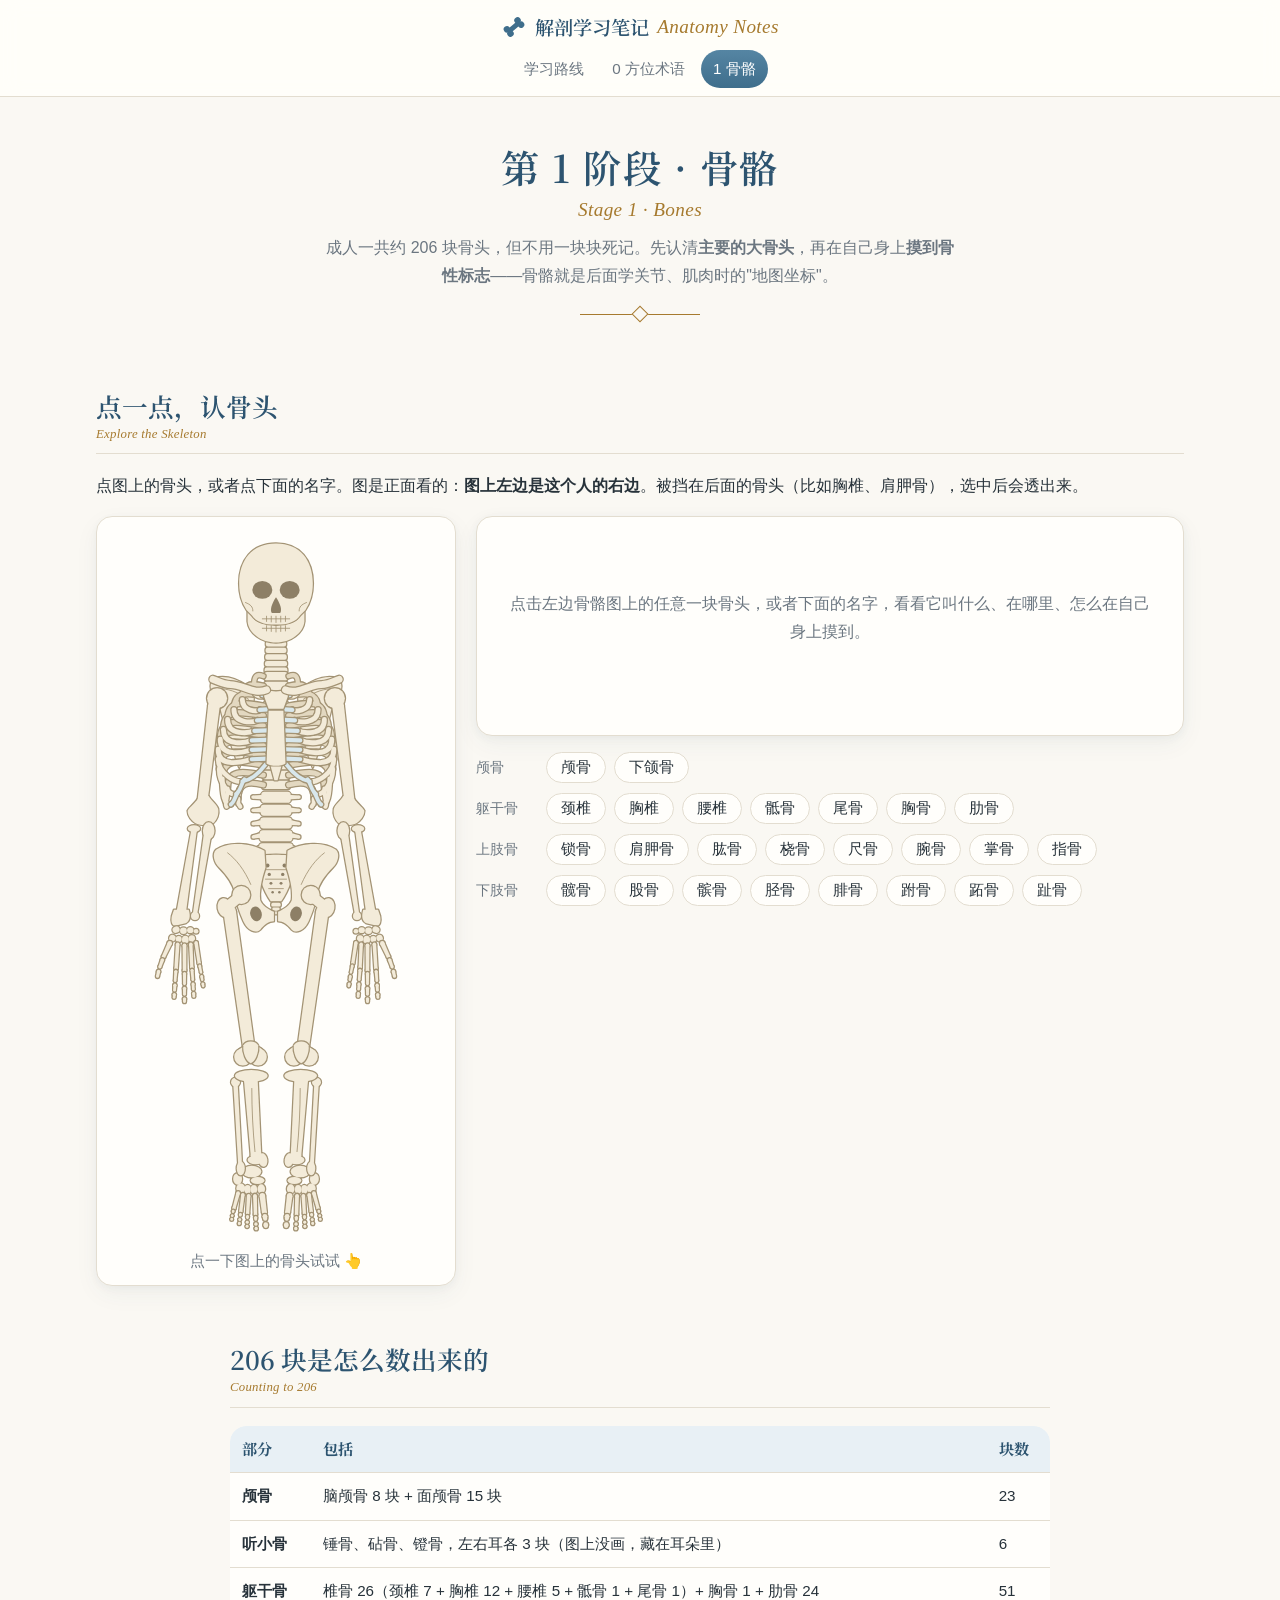
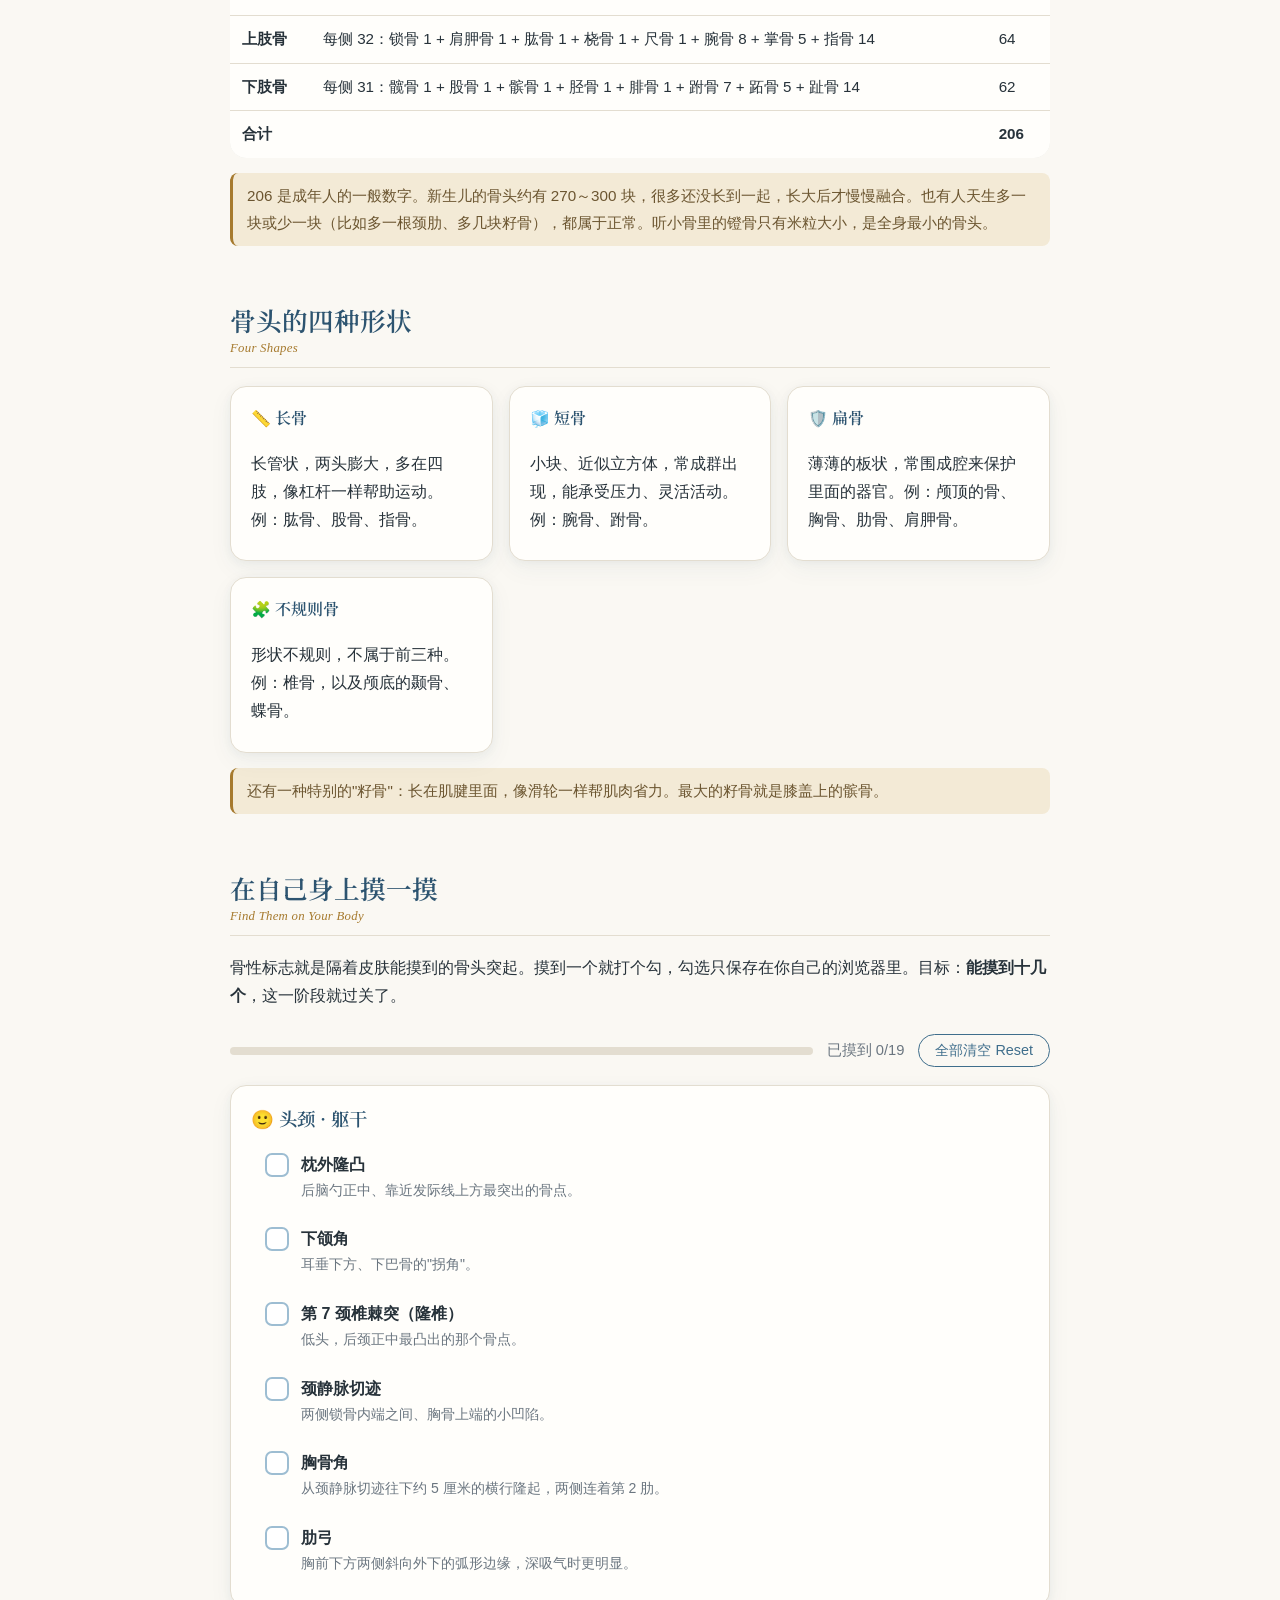
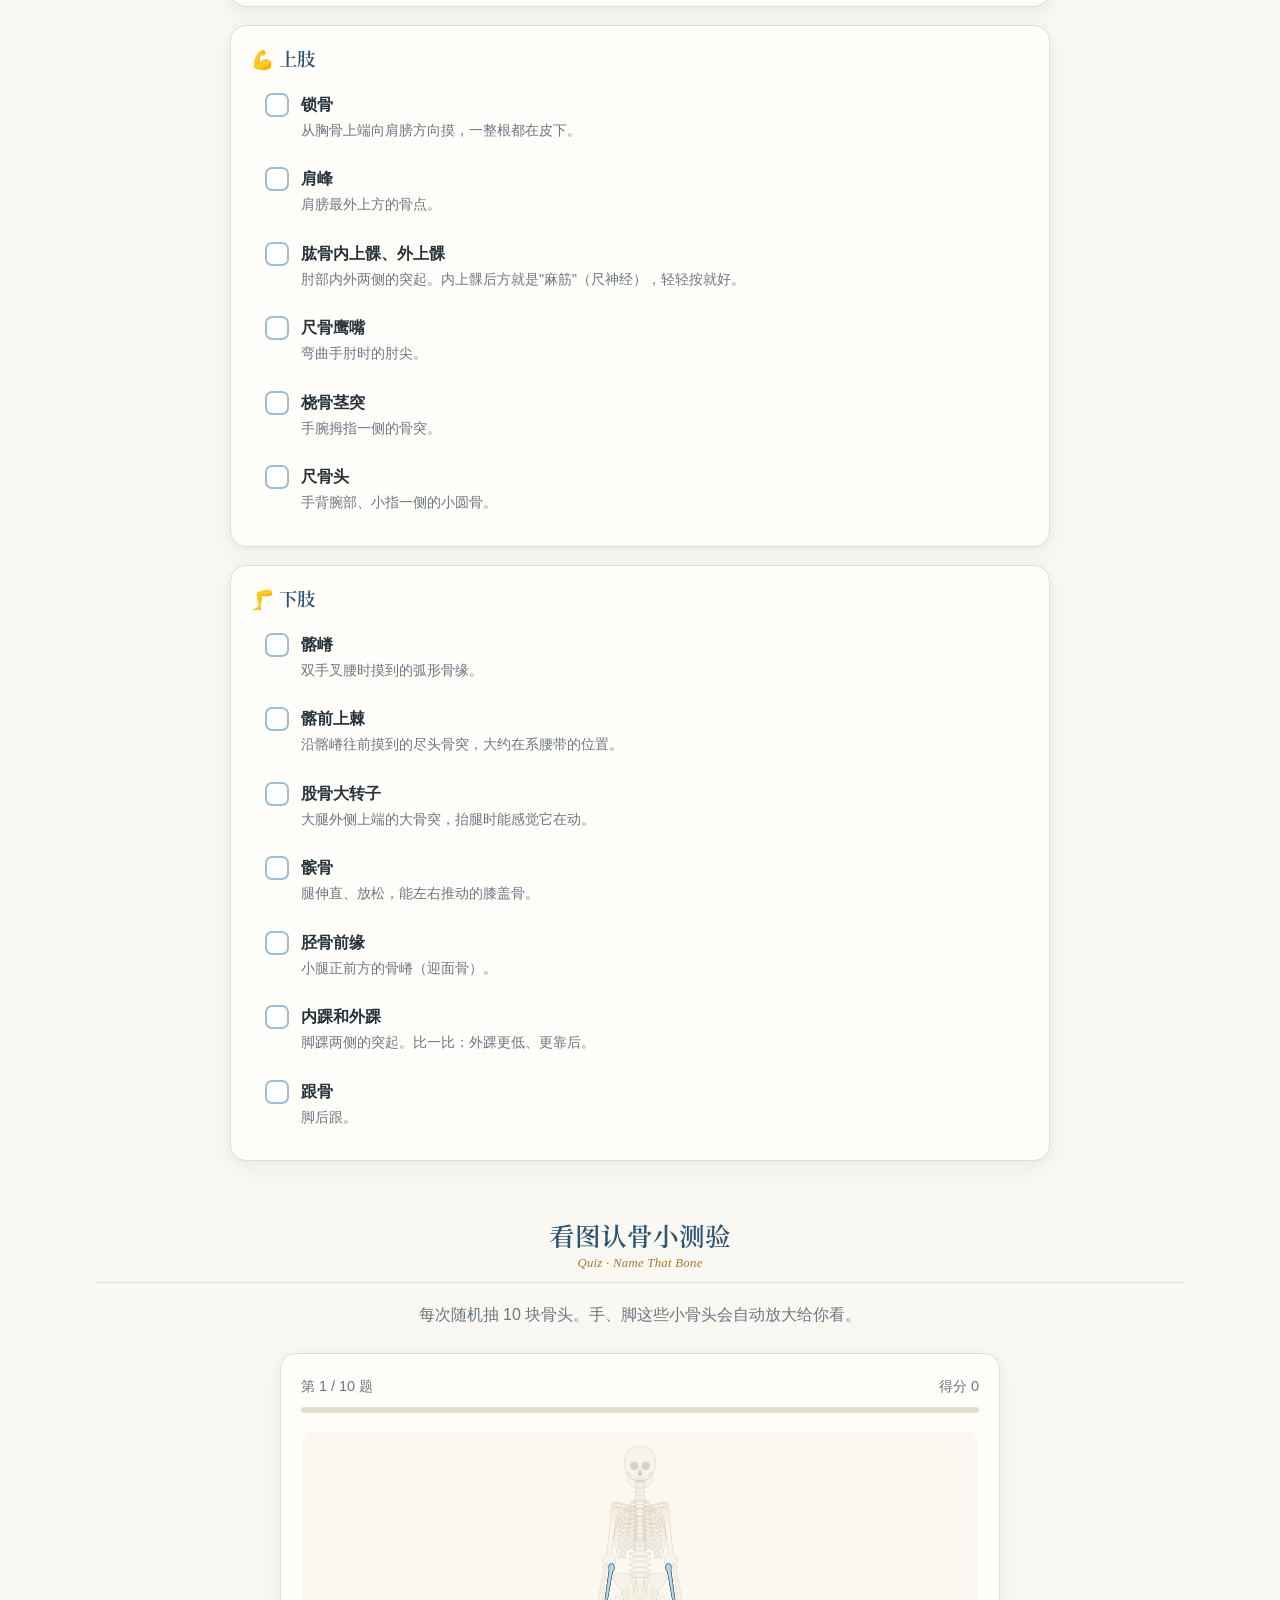
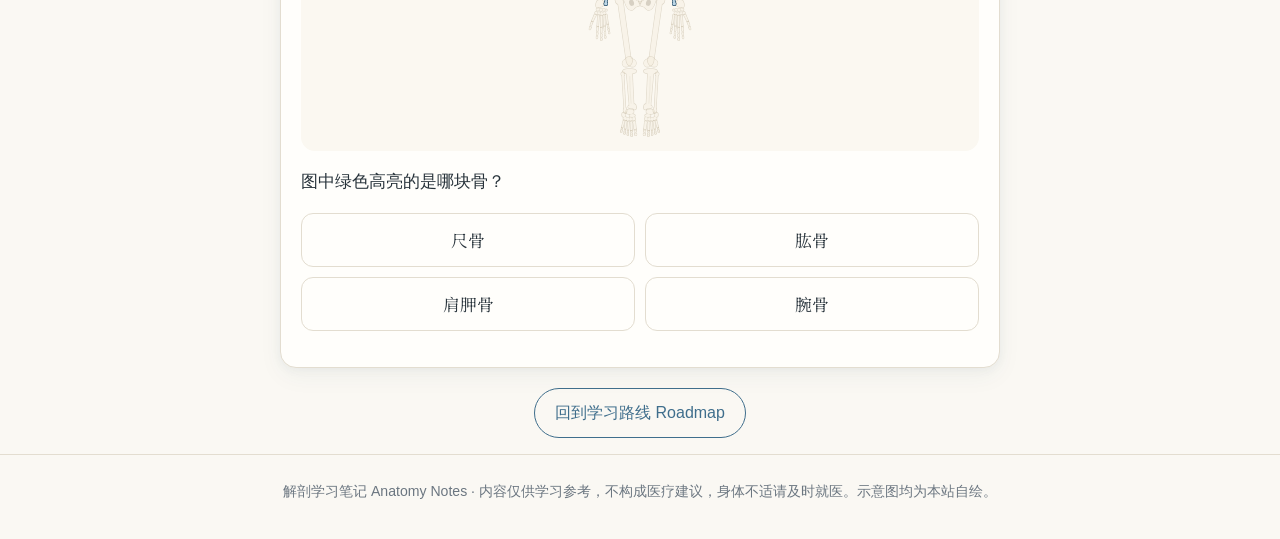
==== bones.html @ 98eac49c "解剖学习笔记：学习路线、第 0 阶段方位术语、第 1 阶段骨骼 - index.html: 8-stage roadmap following the systematic anatomy   tex" ====
<!doctype html>
<html lang="zh-CN">
<head>
<meta charset="utf-8">
<meta name="viewport" content="width=device-width, initial-scale=1">
<title>第 1 阶段 · 骨骼 · 解剖学习笔记</title>
<meta name="description" content="解剖学习第 1 阶段：点一点认识全身主要骨骼，在自己身上摸骨性标志，再做一个看图认骨小测验。">
<link rel="icon" href="images/favicon.svg" type="image/svg+xml">
<link rel="preconnect" href="https://fonts.googleapis.com">
<link rel="preconnect" href="https://fonts.gstatic.com" crossorigin>
<link href="https://fonts.googleapis.com/css2?family=Noto+Serif+SC:wght@400;600&display=swap" rel="stylesheet">
<link rel="stylesheet" href="css/style.css">
</head>
<body>
<header class="site-header">
  <div class="wrap">
    <a class="logo" href="index.html"><svg class="logo-mark" viewBox="0 0 32 32" aria-hidden="true"><g fill="#3f6e8c" transform="rotate(-40 16 16)"><rect x="8" y="13" width="16" height="6" rx="2"/><circle cx="7.5" cy="12.6" r="4"/><circle cx="7.5" cy="19.4" r="4"/><circle cx="24.5" cy="12.6" r="4"/><circle cx="24.5" cy="19.4" r="4"/></g></svg>解剖学习笔记 <span class="en">Anatomy Notes</span></a>
    <nav class="nav">
      <a href="index.html">学习路线</a>
      <a href="terms.html">0 方位术语</a>
      <a href="bones.html" class="active">1 骨骼</a>
    </nav>
  </div>
</header>

<main class="wrap">
  <section class="page-hero">
    <h1>第 1 阶段 · 骨骼<span class="en">Stage 1 · Bones</span></h1>
    <p>成人一共约 206 块骨头，但不用一块块死记。先认清<b>主要的大骨头</b>，再在自己身上<b>摸到骨性标志</b>——骨骼就是后面学关节、肌肉时的"地图坐标"。</p>
    <div class="divider"></div>
  </section>

  <section class="section" id="explore">
    <h2>点一点，认骨头<span class="en">Explore the Skeleton</span></h2>
    <p>点图上的骨头，或者点下面的名字。图是正面看的：<b>图上左边是这个人的右边</b>。被挡在后面的骨头（比如胸椎、肩胛骨），选中后会透出来。</p>
    <div class="explore">
      <div class="card sk-figure">
        <div id="sk-fig"></div>
        <div class="sk-cap" id="sk-cap"></div>
      </div>
      <div>
        <div class="card sk-info" id="sk-info" aria-live="polite"></div>
        <div class="sk-list" id="sk-list"></div>
      </div>
    </div>
  </section>

  <section class="section narrow" style="margin:0 auto" id="count">
    <h2>206 块是怎么数出来的<span class="en">Counting to 206</span></h2>
    <div class="table-scroll">
      <table class="cmp">
        <tr><th>部分</th><th>包括</th><th>块数</th></tr>
        <tr><td><b>颅骨</b></td><td>脑颅骨 8 块 + 面颅骨 15 块</td><td>23</td></tr>
        <tr><td><b>听小骨</b></td><td>锤骨、砧骨、镫骨，左右耳各 3 块（图上没画，藏在耳朵里）</td><td>6</td></tr>
        <tr><td><b>躯干骨</b></td><td>椎骨 26（颈椎 7 + 胸椎 12 + 腰椎 5 + 骶骨 1 + 尾骨 1）+ 胸骨 1 + 肋骨 24</td><td>51</td></tr>
        <tr><td><b>上肢骨</b></td><td>每侧 32：锁骨 1 + 肩胛骨 1 + 肱骨 1 + 桡骨 1 + 尺骨 1 + 腕骨 8 + 掌骨 5 + 指骨 14</td><td>64</td></tr>
        <tr><td><b>下肢骨</b></td><td>每侧 31：髋骨 1 + 股骨 1 + 髌骨 1 + 胫骨 1 + 腓骨 1 + 跗骨 7 + 跖骨 5 + 趾骨 14</td><td>62</td></tr>
        <tr><td><b>合计</b></td><td></td><td><b>206</b></td></tr>
      </table>
    </div>
    <p class="note">206 是成年人的一般数字。新生儿的骨头约有 270～300 块，很多还没长到一起，长大后才慢慢融合。也有人天生多一块或少一块（比如多一根颈肋、多几块籽骨），都属于正常。听小骨里的镫骨只有米粒大小，是全身最小的骨头。</p>

    <h2>骨头的四种形状<span class="en">Four Shapes</span></h2>
    <div class="grid2">
      <div class="card"><h4>📏 长骨</h4><p>长管状，两头膨大，多在四肢，像杠杆一样帮助运动。例：肱骨、股骨、指骨。</p></div>
      <div class="card"><h4>🧊 短骨</h4><p>小块、近似立方体，常成群出现，能承受压力、灵活活动。例：腕骨、跗骨。</p></div>
      <div class="card"><h4>🛡️ 扁骨</h4><p>薄薄的板状，常围成腔来保护里面的器官。例：颅顶的骨、胸骨、肋骨、肩胛骨。</p></div>
      <div class="card"><h4>🧩 不规则骨</h4><p>形状不规则，不属于前三种。例：椎骨，以及颅底的颞骨、蝶骨。</p></div>
    </div>
    <p class="note">还有一种特别的"籽骨"：长在肌腱里面，像滑轮一样帮肌肉省力。最大的籽骨就是膝盖上的髌骨。</p>
  </section>

  <section class="section narrow" style="margin:0 auto" id="landmarks">
    <h2>在自己身上摸一摸<span class="en">Find Them on Your Body</span></h2>
    <p>骨性标志就是隔着皮肤能摸到的骨头突起。摸到一个就打个勾，勾选只保存在你自己的浏览器里。目标：<b>能摸到十几个</b>，这一阶段就过关了。</p>
    <div class="check-top">
      <div class="progress"><span id="lm-bar"></span></div>
      <span id="lm-done" style="color:var(--muted);font-size:.92rem"></span>
      <button class="btn ghost" id="lm-reset" style="padding:6px 16px;font-size:.9rem">全部清空 Reset</button>
    </div>
    <div id="lm-list"></div>
  </section>

  <section class="section" id="test">
    <h2 style="text-align:center">看图认骨小测验<span class="en">Quiz · Name That Bone</span></h2>
    <p style="text-align:center;color:var(--muted)">每次随机抽 10 块骨头。手、脚这些小骨头会自动放大给你看。</p>
    <div class="quiz card" id="quiz"></div>
    <p style="text-align:center;margin-top:20px"><a class="btn ghost" href="index.html">回到学习路线 Roadmap</a></p>
  </section>
</main>

<footer class="site-footer">
  <div class="wrap">解剖学习笔记 Anatomy Notes · 内容仅供学习参考，不构成医疗建议，身体不适请及时就医。示意图均为本站自绘。</div>
</footer>
<script src="js/common.js"></script>
<script src="js/bones.js"></script>
<script>var a=document.querySelector(".nav .active");if(a)a.parentNode.scrollLeft=a.offsetLeft-a.parentNode.offsetWidth/2+a.offsetWidth/2;</script>
</body>
</html>
---- css/style.css ----
/* ===== 解剖学习笔记 · 全站样式 ===== */
:root {
  /* 配色：骨白 + 黛蓝 + 古铜金点缀 */
  --accent: #3f6e8c;        /* 黛蓝 主色 */
  --accent-deep: #2d5470;   /* 深黛蓝：标题 */
  --accent-soft: #9dbdd2;   /* 浅黛蓝 */
  --accent-mist: #e8f0f5;   /* 极淡蓝 */
  --bg: #faf8f3;            /* 骨白 背景 */
  --paper: #fffefb;         /* 卡片 */
  --gold: #a67a2e;          /* 古铜金 */
  --gold-soft: #eadcbe;
  --ink: #27323a;           /* 正文 */
  --muted: #6b7680;
  --line: #e3ddd0;
  --ok: #3f8a5f;
  --bad: #b5584a;
  --radius: 16px;
  --shadow: 0 2px 10px rgba(45, 70, 90, .05), 0 8px 24px rgba(45, 70, 90, .05);
  --serif: "Noto Serif SC", "Songti SC", "STSong", "SimSun", serif;
  --sans: -apple-system, BlinkMacSystemFont, "PingFang SC", "Hiragino Sans GB", "Microsoft YaHei", "Noto Sans SC", sans-serif;
}

* { box-sizing: border-box; }
html { -webkit-text-size-adjust: 100%; scroll-behavior: smooth; }
body {
  margin: 0;
  background: var(--bg);
  color: var(--ink);
  font-family: var(--sans);
  font-size: 16px;
  line-height: 1.75;
}
img { max-width: 100%; display: block; }
a { color: var(--accent); }
h1, h2, h3, h4 { font-family: var(--serif); color: var(--accent-deep); line-height: 1.35; font-weight: 600; }
h1 { font-size: clamp(1.7rem, 4vw, 2.4rem); margin: 0 0 .3em; letter-spacing: .04em; }
h2 { font-size: clamp(1.3rem, 3vw, 1.6rem); margin: 2.2em 0 .7em; }
h3 { font-size: 1.15rem; margin: 1.4em 0 .5em; }
.en { font-family: Georgia, "Times New Roman", serif; font-style: italic; color: var(--gold); font-weight: 400; letter-spacing: .02em; }
h1 .en, h2 .en { display: block; font-size: .5em; margin-top: .2em; }
h3 .en { font-size: .75em; margin-left: .4em; }

.wrap { max-width: 1120px; margin: 0 auto; padding: 0 16px; }
.narrow { max-width: 820px; }

/* ===== 顶部导航 ===== */
.site-header {
  position: sticky; top: 0; z-index: 50;
  background: rgba(255, 254, 250, .92);
  backdrop-filter: blur(10px); -webkit-backdrop-filter: blur(10px);
  border-bottom: 1px solid var(--line);
}
.site-header .wrap { display: flex; flex-direction: column; align-items: stretch; padding-top: 10px; }
.logo {
  font-family: var(--serif); font-size: 1.2rem; font-weight: 600; color: var(--accent-deep);
  text-decoration: none; white-space: nowrap; display: flex; align-items: center; justify-content: center; gap: 8px;
}
.logo-mark { width: 26px; height: 26px; flex: none; }
.nav { display: flex; gap: 4px; overflow-x: auto; scrollbar-width: none; margin: 6px -16px 0; padding: 0 16px 8px; justify-content: safe center; }
.nav::-webkit-scrollbar { display: none; }
.nav a {
  white-space: nowrap; text-decoration: none; color: var(--muted);
  padding: 6px 12px; border-radius: 999px; font-size: .95rem; transition: .2s;
}
.nav a:hover { color: var(--accent-deep); background: var(--accent-mist); }
.nav a.active { color: #fff; background: linear-gradient(180deg, #5585a3, #3f6e8c); }

@media (max-width: 760px) {
  .nav { -webkit-mask-image: linear-gradient(90deg, #000 85%, transparent); mask-image: linear-gradient(90deg, #000 85%, transparent); }
  .nav a:last-child { margin-right: 32px; }
}

/* ===== 页面标题区 ===== */
.page-hero { padding: 44px 0 12px; text-align: center; }
.page-hero p { color: var(--muted); max-width: 640px; margin: .6em auto 0; }
.divider {
  width: 120px; height: 12px; margin: 18px auto 0;
  background:
    linear-gradient(var(--gold), var(--gold)) center/100% 1px no-repeat;
  position: relative;
}
.divider::after {
  content: ""; position: absolute; left: 50%; top: 50%; width: 10px; height: 10px;
  transform: translate(-50%, -50%) rotate(45deg); background: var(--bg); border: 1px solid var(--gold);
}

main { padding-bottom: 60px; }

/* ===== 通用组件 ===== */
.card {
  background: var(--paper); border: 1px solid var(--line); border-radius: var(--radius);
  box-shadow: var(--shadow); padding: 20px;
}
.btn {
  appearance: none; border: 1px solid var(--accent); background: var(--accent); color: #fff;
  padding: 10px 20px; border-radius: 999px; font-size: 1rem; cursor: pointer; font-family: inherit;
  transition: .2s; text-decoration: none; display: inline-block;
}
.btn:hover { background: var(--accent-deep); }
.btn.ghost { background: transparent; color: var(--accent); }
.btn.ghost:hover { background: var(--accent-mist); }
.btn:disabled { opacity: .5; cursor: default; }

.chips { display: flex; flex-wrap: wrap; gap: 8px; }
.chip {
  border: 1px solid var(--line); background: var(--paper); color: var(--ink);
  padding: 5px 14px; border-radius: 999px; cursor: pointer; font-size: .92rem; font-family: inherit; transition: .2s;
}
.chip:hover { border-color: var(--accent-soft); }
.chip.on { background: var(--accent); border-color: var(--accent); color: #fff; }
.tag {
  display: inline-block; font-size: .78rem; padding: 1px 10px; border-radius: 999px;
  background: var(--accent-mist); color: var(--accent-deep);
}
.tag.gold { background: #f3ead6; color: #8a6a35; }

.note {
  background: #f3ead6; border-left: 3px solid var(--gold); border-radius: 8px;
  padding: 10px 14px; color: #6b5530; font-size: .95rem; margin: 1em 0;
}

/* ===== 版式 ===== */
.toc { display: flex; flex-wrap: wrap; gap: 8px; justify-content: center; margin: 20px 0 8px; }
.toc a { text-decoration: none; }
.section { scroll-margin-top: 110px; }
.section > h2 { border-bottom: 1px solid var(--line); padding-bottom: .4em; }
.grid2 { display: grid; grid-template-columns: repeat(auto-fit, minmax(260px, 1fr)); gap: 16px; }
.grid3 { display: grid; grid-template-columns: repeat(auto-fit, minmax(220px, 1fr)); gap: 16px; }
.card h3:first-child, .card h4:first-child { margin-top: 0; }
.card p { margin: .4em 0; }
.card ul { margin: .4em 0; padding-left: 1.2em; }
table.cmp { width: 100%; border-collapse: collapse; background: var(--paper); border-radius: var(--radius); overflow: hidden; box-shadow: var(--shadow); font-size: .95rem; }
table.cmp th, table.cmp td { padding: 10px 12px; border-bottom: 1px solid var(--line); text-align: left; vertical-align: top; }
table.cmp th { background: var(--accent-mist); color: var(--accent-deep); font-family: var(--serif); }
table.cmp tr:last-child td { border-bottom: none; }
.table-scroll { overflow-x: auto; -webkit-overflow-scrolling: touch; border-radius: var(--radius); }
.table-scroll table { min-width: 620px; }

/* ===== 小测验 ===== */
.quiz { max-width: 720px; margin: 24px auto 0; }
.progress { height: 6px; background: var(--line); border-radius: 999px; overflow: hidden; margin-bottom: 18px; }
.progress span { display: block; height: 100%; background: linear-gradient(90deg, var(--accent-soft), var(--accent)); transition: width .4s; }
.q-meta { display: flex; justify-content: space-between; color: var(--muted); font-size: .9rem; margin-bottom: 8px; }
.q-text { font-size: 1.05rem; }
.options { display: grid; grid-template-columns: 1fr 1fr; gap: 10px; margin: 16px 0; }
.option {
  padding: 14px; border-radius: 12px; border: 1px solid var(--line); background: var(--paper);
  font-size: 1.05rem; font-family: var(--serif); cursor: pointer; color: var(--ink); transition: .2s;
}
.option:hover:not(:disabled) { border-color: var(--accent); background: var(--accent-mist); }
.option.right { background: #e3f1e8; border-color: var(--ok); color: var(--ok); }
.option.wrong { background: #f7e6e2; border-color: var(--bad); color: var(--bad); }
.option:disabled { cursor: default; }
.feedback { border-radius: 12px; padding: 14px 16px; margin-bottom: 16px; }
.feedback.ok { background: #e9f4ed; }
.feedback.no { background: #f8ebe7; }
.feedback b { display: block; margin-bottom: 4px; }
.result { text-align: center; }
.score { font-family: var(--serif); font-size: 3.4rem; color: var(--accent); line-height: 1.1; }

/* ===== 勾选清单 ===== */
.check-top { display: flex; align-items: center; gap: 14px; flex-wrap: wrap; justify-content: space-between; margin: 24px 0 8px; }
.check-top .progress { flex: 1; min-width: 180px; margin: 0; height: 8px; }
.check-group { margin-top: 18px; }
.check-group h3 { margin: 0 0 8px; display: flex; align-items: center; gap: 8px; }
.check-item {
  display: flex; gap: 12px; align-items: flex-start; padding: 12px 14px; border-radius: 12px;
  cursor: pointer; transition: background .2s; user-select: none;
}
.check-item:hover { background: var(--accent-mist); }
.check-item input { position: absolute; opacity: 0; pointer-events: none; }
.box {
  flex: none; width: 24px; height: 24px; border-radius: 7px; border: 2px solid var(--accent-soft);
  margin-top: 2px; display: flex; align-items: center; justify-content: center; transition: .2s; background: #fff;
}
.check-item input:checked + .box { background: var(--accent); border-color: var(--accent); }
.check-item input:checked + .box::after { content: "✓"; color: #fff; font-size: 15px; font-weight: 700; }
.check-item input:focus-visible + .box { box-shadow: 0 0 0 3px rgba(63,110,140,.3); }
.check-item .t b { display: block; font-weight: 600; }
.check-item .t small { color: var(--muted); font-size: .88rem; line-height: 1.6; display: block; }
.check-item input:checked ~ .t b { color: var(--muted); text-decoration: line-through; text-decoration-color: var(--accent-soft); }

/* ===== 解剖 ===== */
.disclaimer { font-size: .9rem; }

/* 学习路线 */
.stages { display: grid; gap: 14px; margin-top: 16px; }
.stage { display: grid; grid-template-columns: 56px 1fr; gap: 16px; align-items: start; transition: border-color .2s; }
.stage-no {
  width: 56px; height: 56px; border-radius: 50%; display: flex; align-items: center; justify-content: center;
  font-family: var(--serif); font-size: 1.5rem; color: var(--accent-deep);
  background: radial-gradient(circle at 35% 30%, #f4f8fb, var(--accent-mist) 60%, #cddce7);
  box-shadow: inset 0 0 0 1px rgba(45,84,112,.15);
}
.stage.soon .stage-no { color: var(--muted); background: radial-gradient(circle at 35% 30%, #fbf8f1, #efe9dc 70%); }
.stage.done { border-color: var(--accent-soft); }
.stage.done .stage-no { color: #fff; background: radial-gradient(circle at 35% 30%, var(--accent-soft), var(--accent) 80%); }
.stage h3 { margin: 0 0 .3em; }
.stage p { margin: .15em 0; font-size: .95rem; }
.stage p b { color: var(--accent-deep); font-weight: 600; }
.stage-foot { display: flex; align-items: center; justify-content: space-between; gap: 10px; flex-wrap: wrap; margin-top: 10px; }
.stage-foot .check-item { padding: 6px 10px; margin-left: -10px; align-items: center; }
.stage-foot .check-item .box { margin-top: 0; }
.stage-foot .check-item input:checked ~ .t b { text-decoration: none; color: var(--accent); }
@media (max-width: 520px) {
  .stage { grid-template-columns: 1fr; gap: 8px; }
  .stage-no { width: 44px; height: 44px; font-size: 1.2rem; }
}

/* 骨骼图 */
.sk {
  --bone: #f3ebd9; --bone-far: #e3d8c0; --bone-edge: #a39374; --bone-hole: #8d7f66; --cart: #d8e7ec;
  display: block; width: 100%; height: auto; margin: 0 auto; -webkit-tap-highlight-color: transparent;
}
.sk .b { cursor: pointer; transition: opacity .25s; }
.sk .e > * { fill: var(--bone-edge); stroke: var(--bone-edge); stroke-width: 2.4px; stroke-linejoin: round; stroke-linecap: round; }
.sk .f > * { fill: var(--bone); }
.sk .f.far > * { fill: var(--bone-far); }
.sk .f.cart > * { fill: var(--cart); }
.sk .e > .s, .sk .f > .s { fill: none; stroke-linecap: round; stroke-linejoin: round; }
.sk .f > .s { stroke: var(--bone); }
.sk .f.far > .s { stroke: var(--bone-far); }
.sk .f.cart > .s { stroke: var(--cart); }
.sk.z-head .e > :not(.s), .sk.z-pelvis .e > :not(.s) { stroke-width: 1.6px; }
.sk.z-hand .e > :not(.s) { stroke-width: 1.2px; }
.sk.z-foot .e > :not(.s) { stroke-width: 1px; }
.sk .d { pointer-events: none; }
.sk .d .hole, .sk .d.hole, .sk .d .hole * { fill: var(--bone-hole); }
.sk .d .ln { fill: none; stroke: var(--bone-edge); stroke-width: .8px; stroke-linecap: round; }
.sk .top { pointer-events: none; }
@media (hover: hover) { .sk .b:hover { --bone: #fffaf0; --bone-far: #f1e9d8; --bone-edge: var(--accent); } }
.sk .b.on { --bone: #bcd6e6; --bone-far: #a9c9dd; --bone-edge: var(--accent-deep); --bone-hole: var(--accent-deep); }
.sk.sel .b:not(.on) { opacity: .32; }

.explore { display: grid; grid-template-columns: minmax(240px, 360px) 1fr; gap: 20px; align-items: start; margin-top: 16px; }
.sk-figure { position: sticky; top: 104px; padding: 14px 14px 10px; }
.sk-figure .sk { max-height: calc(100vh - 190px); }
.sk-cap { text-align: center; font-size: .92rem; color: var(--muted); margin-top: 8px; min-height: 1.6em; }
.sk-cap b { color: var(--accent-deep); font-family: var(--serif); }
.sk-cap .en { font-size: .9em; }
.sk-info { min-height: 220px; }
.sk-info .tags { display: flex; gap: 6px; flex-wrap: wrap; }
.sk-info h3 { margin: .4em 0 .1em; font-size: 1.4rem; }
.sk-info h4 { margin: 1.1em 0 .2em; font-size: .95rem; color: var(--gold); font-family: var(--serif); }
.sk-info p { margin: .2em 0; }
.sk-short { color: var(--accent-deep); font-family: var(--serif); }
.sk-empty { color: var(--muted); text-align: center; padding: 50px 10px; }
.tip { margin-top: 14px; font-size: .93rem; color: #6b5530; background: #f3ead6; border-radius: 10px; padding: 10px 14px; }
.sk-list { display: grid; gap: 10px; margin-top: 16px; }
.sk-group { display: flex; gap: 12px; align-items: baseline; }
.sk-group .label { flex: none; width: 4em; color: var(--muted); font-size: .9rem; }
@media (max-width: 760px) {
  .explore { grid-template-columns: 1fr; gap: 12px; }
  .sk-figure { top: 92px; z-index: 5; padding: 8px 8px 4px; }
  .sk-figure .sk { max-height: 38vh; }
  .sk-cap { margin-top: 2px; font-size: .85rem; }
  .sk-group { flex-direction: column; gap: 6px; }
}

.q-sk { background: #fbf8f1; border-radius: 14px; padding: 10px; margin: 8px 0 16px; }
.q-sk .sk { height: 300px; }
.q-sk .sk .b { cursor: default; }

/* 方位术语 */
.pose { display: grid; grid-template-columns: minmax(200px, 300px) 1fr; gap: 20px; align-items: center; margin-top: 16px; }
.pose ul { margin: 0; padding-left: 1.2em; }
.pose li { margin: .3em 0; }
@media (max-width: 640px) { .pose { grid-template-columns: 1fr; } .pose .fig { max-width: 240px; margin: 0 auto; } }
.term-view { display: grid; grid-template-columns: minmax(220px, 340px) 1fr; gap: 20px; align-items: start; margin-top: 14px; }
.term-view .fig { padding: 10px; }
.term-view .fig svg { display: block; width: 100%; height: auto; max-height: 62vh; }
.term-text h3 { margin: 0 0 .1em; font-size: 1.4rem; }
.term-text h4 { margin: 1em 0 .2em; font-size: .95rem; color: var(--gold); font-family: var(--serif); }
.term-text p { margin: .2em 0; }
@media (max-width: 640px) { .term-view { grid-template-columns: 1fr; } .term-view .fig svg { max-height: 44vh; } }
.fig-sil .e > * { fill: var(--accent-soft); stroke: var(--accent-soft); stroke-width: 3px; stroke-linejoin: round; }
.fig-sil .f > * { fill: var(--accent-mist); }
.fig-sil .f.a > * { fill: #bfd6e5; }
.fig-sil .f.b > * { fill: #efe2c3; }
.fig-sil .arrow { stroke: var(--gold); stroke-width: 2.6px; fill: none; stroke-linecap: round; }
.fig-sil .guide { stroke: var(--accent); stroke-width: 1.6px; stroke-dasharray: 6 5; fill: none; }
.fig-sil .cut { stroke: #b5584a; stroke-width: 2.4px; stroke-dasharray: 8 5; fill: none; }
.fig-sil text { font-family: var(--sans); fill: var(--ink); paint-order: stroke; stroke: var(--paper); stroke-width: 4px; stroke-linejoin: round; font-weight: 600; }
.fig-sil text.en2 { font-family: Georgia, serif; font-style: italic; font-weight: 400; fill: var(--gold); }
.fig-sil .ah { fill: var(--gold); }
.fig-sil .bn-e > * { fill: #a39374; stroke: #a39374; stroke-width: 3px; }
.fig-sil .bn-f > * { fill: #f3ebd9; }
.planes .card { text-align: center; }
.planes svg { display: block; width: 100%; max-width: 200px; height: auto; margin: 0 auto 6px; }
.planes h3 { margin: .2em 0; }
.planes p { text-align: left; font-size: .93rem; }

/* ===== 页脚 ===== */
.site-footer { border-top: 1px solid var(--line); padding: 24px 0 36px; color: var(--muted); font-size: .88rem; text-align: center; }

@media print {
  .site-header, .site-footer, .no-print { display: none !important; }
  body { background: #fff; }
}
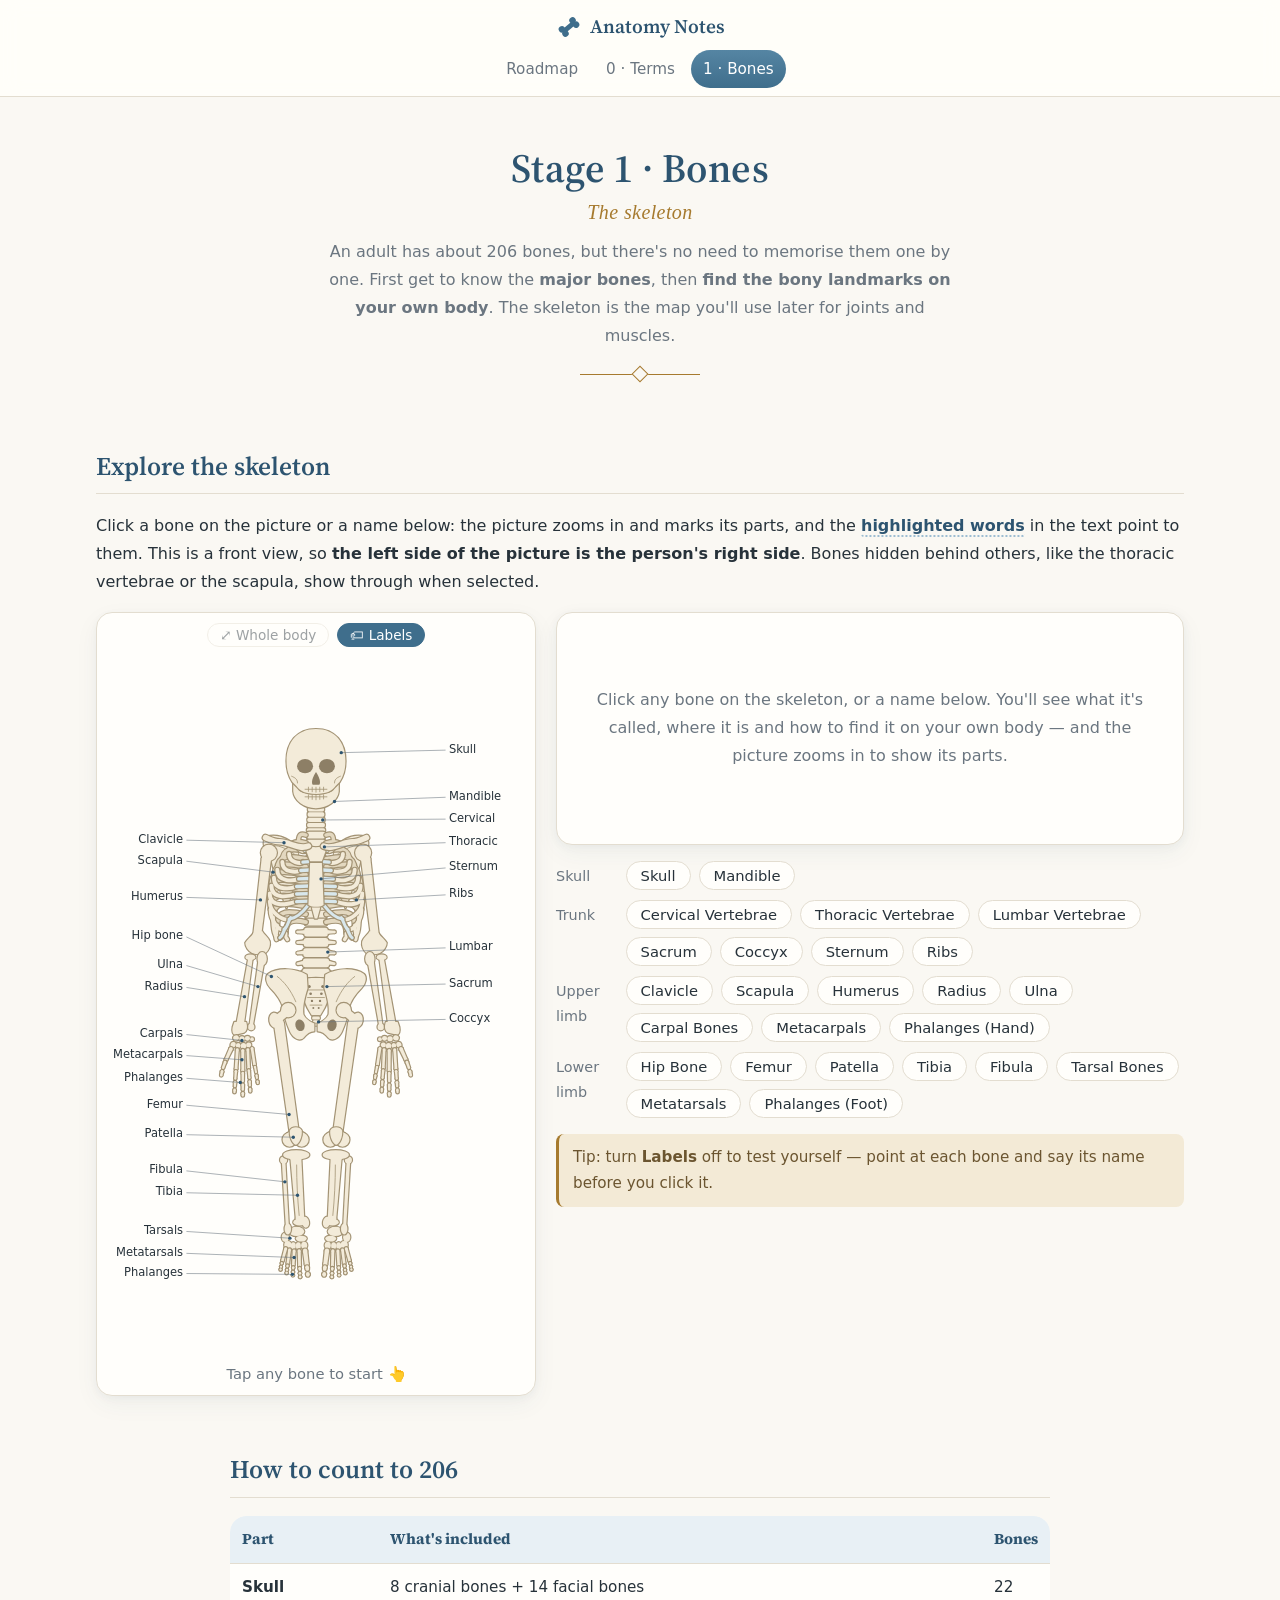
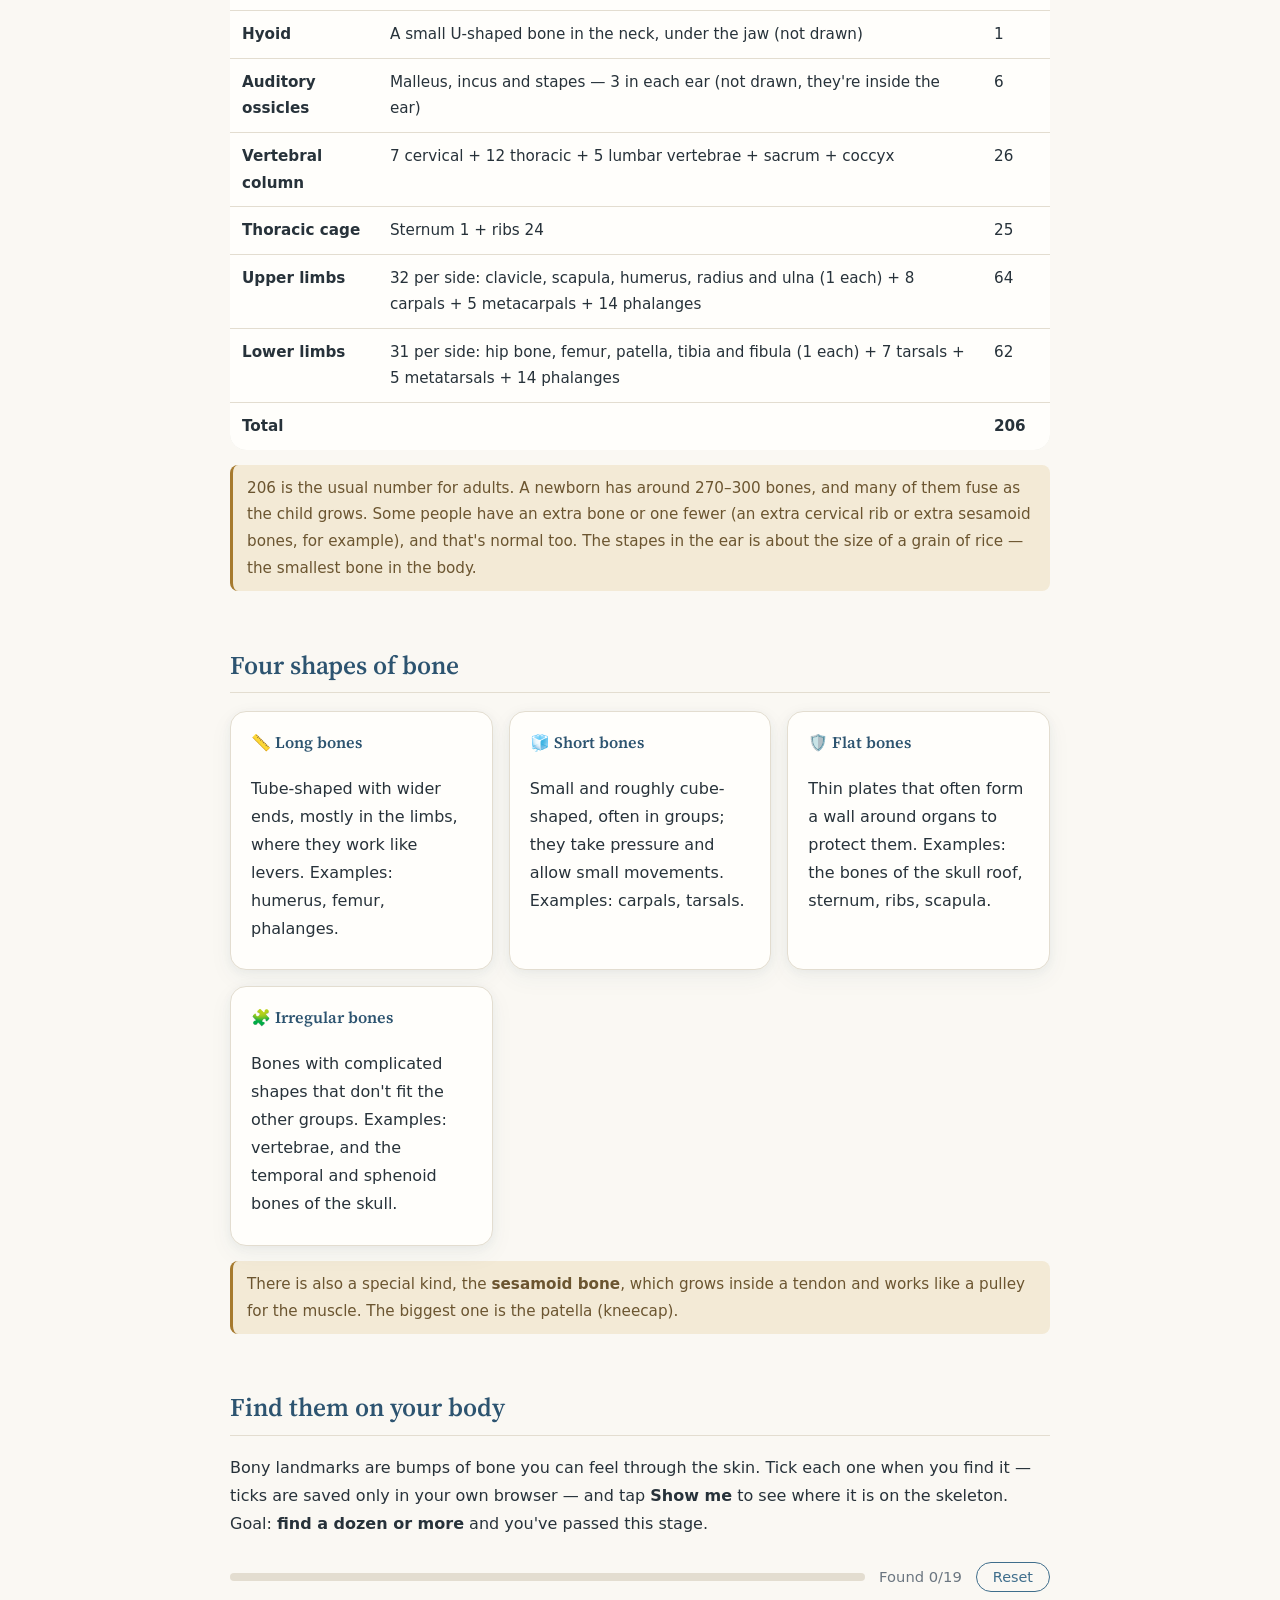
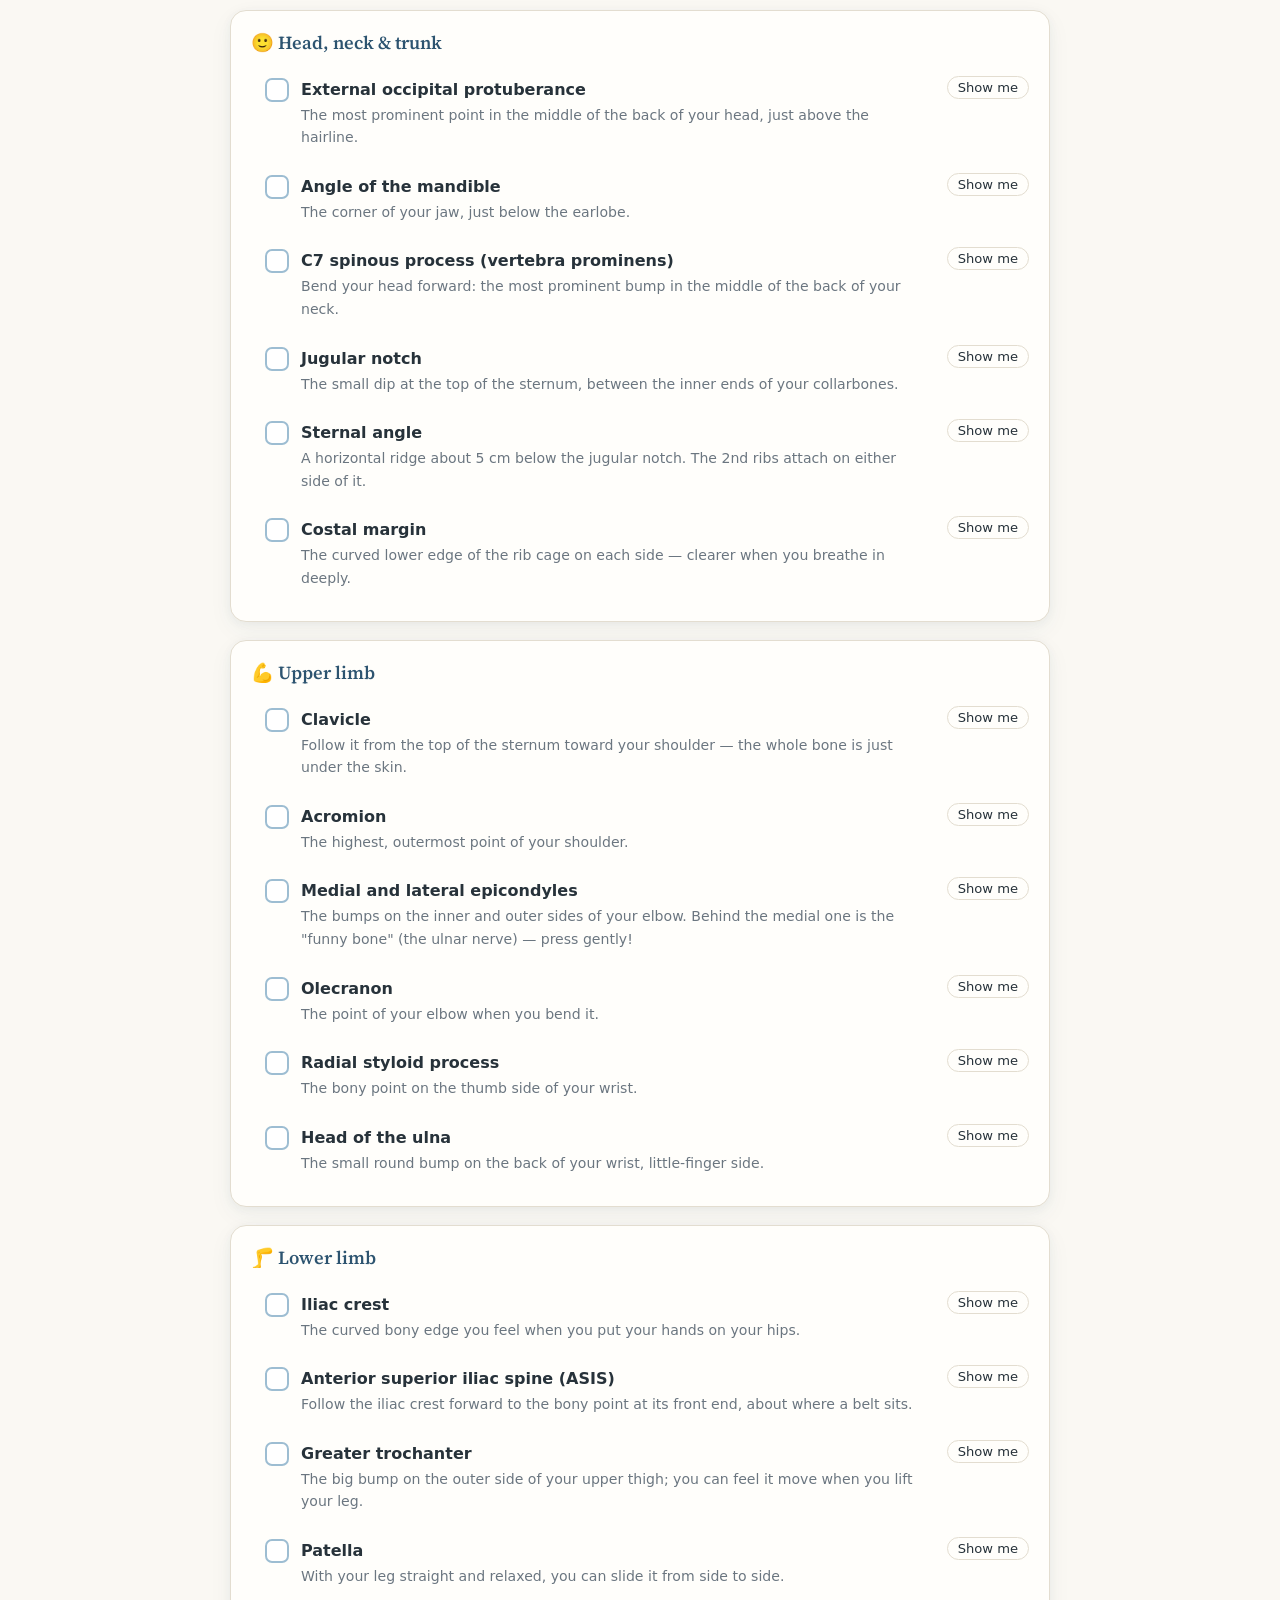
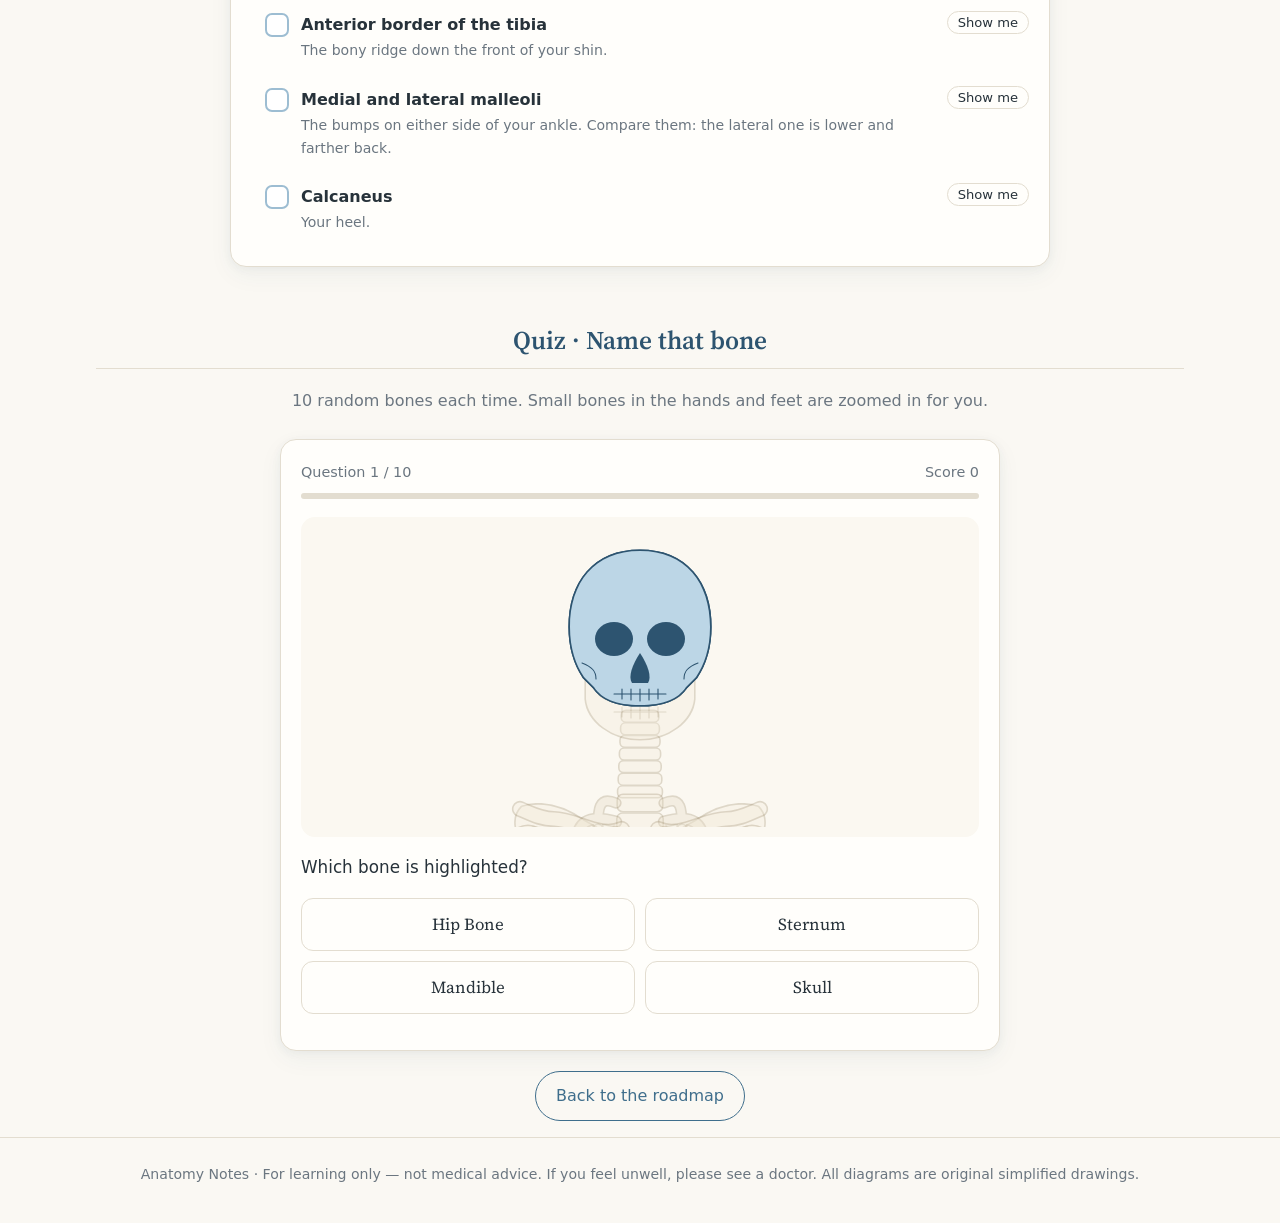
==== commit 82f248cb: "Translate the site to English and link text with the skeleton - All pages, bone and term data, quizz" ====
--- a/bones.html
+++ b/bones.html
@@ -1,96 +1,103 @@
 <!doctype html>
-<html lang="zh-CN">
+<html lang="en">
 <head>
 <meta charset="utf-8">
 <meta name="viewport" content="width=device-width, initial-scale=1">
-<title>第 1 阶段 · 骨骼 · 解剖学习笔记</title>
-<meta name="description" content="解剖学习第 1 阶段：点一点认识全身主要骨骼，在自己身上摸骨性标志，再做一个看图认骨小测验。">
+<title>Stage 1 · Bones · Anatomy Notes</title>
+<meta name="description" content="Stage 1 of Anatomy Notes: explore a clickable, zoomable skeleton, find bony landmarks on your own body, and take a name-that-bone quiz.">
 <link rel="icon" href="images/favicon.svg" type="image/svg+xml">
 <link rel="preconnect" href="https://fonts.googleapis.com">
 <link rel="preconnect" href="https://fonts.gstatic.com" crossorigin>
-<link href="https://fonts.googleapis.com/css2?family=Noto+Serif+SC:wght@400;600&display=swap" rel="stylesheet">
+<link href="https://fonts.googleapis.com/css2?family=Source+Serif+4:opsz,wght@8..60,400;8..60,600&display=swap" rel="stylesheet">
 <link rel="stylesheet" href="css/style.css">
 </head>
 <body>
 <header class="site-header">
   <div class="wrap">
-    <a class="logo" href="index.html"><svg class="logo-mark" viewBox="0 0 32 32" aria-hidden="true"><g fill="#3f6e8c" transform="rotate(-40 16 16)"><rect x="8" y="13" width="16" height="6" rx="2"/><circle cx="7.5" cy="12.6" r="4"/><circle cx="7.5" cy="19.4" r="4"/><circle cx="24.5" cy="12.6" r="4"/><circle cx="24.5" cy="19.4" r="4"/></g></svg>解剖学习笔记 <span class="en">Anatomy Notes</span></a>
+    <a class="logo" href="index.html"><svg class="logo-mark" viewBox="0 0 32 32" aria-hidden="true"><g fill="#3f6e8c" transform="rotate(-40 16 16)"><rect x="8" y="13" width="16" height="6" rx="2"/><circle cx="7.5" cy="12.6" r="4"/><circle cx="7.5" cy="19.4" r="4"/><circle cx="24.5" cy="12.6" r="4"/><circle cx="24.5" cy="19.4" r="4"/></g></svg>Anatomy Notes</a>
     <nav class="nav">
-      <a href="index.html">学习路线</a>
-      <a href="terms.html">0 方位术语</a>
-      <a href="bones.html" class="active">1 骨骼</a>
+      <a href="index.html">Roadmap</a>
+      <a href="terms.html">0 · Terms</a>
+      <a href="bones.html" class="active">1 · Bones</a>
     </nav>
   </div>
 </header>
 
 <main class="wrap">
   <section class="page-hero">
-    <h1>第 1 阶段 · 骨骼<span class="en">Stage 1 · Bones</span></h1>
-    <p>成人一共约 206 块骨头，但不用一块块死记。先认清<b>主要的大骨头</b>，再在自己身上<b>摸到骨性标志</b>——骨骼就是后面学关节、肌肉时的"地图坐标"。</p>
+    <h1>Stage 1 · Bones<span class="en">The skeleton</span></h1>
+    <p>An adult has about 206 bones, but there's no need to memorise them one by one. First get to know the <b>major bones</b>, then <b>find the bony landmarks on your own body</b>. The skeleton is the map you'll use later for joints and muscles.</p>
     <div class="divider"></div>
   </section>
 
   <section class="section" id="explore">
-    <h2>点一点，认骨头<span class="en">Explore the Skeleton</span></h2>
-    <p>点图上的骨头，或者点下面的名字。图是正面看的：<b>图上左边是这个人的右边</b>。被挡在后面的骨头（比如胸椎、肩胛骨），选中后会透出来。</p>
+    <h2>Explore the skeleton</h2>
+    <p>Click a bone on the picture or a name below: the picture zooms in and marks its parts, and the <span class="mk">highlighted words</span> in the text point to them. This is a front view, so <b>the left side of the picture is the person's right side</b>. Bones hidden behind others, like the thoracic vertebrae or the scapula, show through when selected.</p>
     <div class="explore">
       <div class="card sk-figure">
+        <div class="sk-tools">
+          <button class="chip" id="sk-full" disabled>⤢ Whole body</button>
+          <button class="chip" id="sk-lab" aria-pressed="true">🏷 Labels</button>
+        </div>
         <div id="sk-fig"></div>
         <div class="sk-cap" id="sk-cap"></div>
       </div>
       <div>
         <div class="card sk-info" id="sk-info" aria-live="polite"></div>
         <div class="sk-list" id="sk-list"></div>
+        <p class="note" style="margin-top:16px">Tip: turn <b>Labels</b> off to test yourself — point at each bone and say its name before you click it.</p>
       </div>
     </div>
   </section>
 
   <section class="section narrow" style="margin:0 auto" id="count">
-    <h2>206 块是怎么数出来的<span class="en">Counting to 206</span></h2>
+    <h2>How to count to 206</h2>
     <div class="table-scroll">
       <table class="cmp">
-        <tr><th>部分</th><th>包括</th><th>块数</th></tr>
-        <tr><td><b>颅骨</b></td><td>脑颅骨 8 块 + 面颅骨 15 块</td><td>23</td></tr>
-        <tr><td><b>听小骨</b></td><td>锤骨、砧骨、镫骨，左右耳各 3 块（图上没画，藏在耳朵里）</td><td>6</td></tr>
-        <tr><td><b>躯干骨</b></td><td>椎骨 26（颈椎 7 + 胸椎 12 + 腰椎 5 + 骶骨 1 + 尾骨 1）+ 胸骨 1 + 肋骨 24</td><td>51</td></tr>
-        <tr><td><b>上肢骨</b></td><td>每侧 32：锁骨 1 + 肩胛骨 1 + 肱骨 1 + 桡骨 1 + 尺骨 1 + 腕骨 8 + 掌骨 5 + 指骨 14</td><td>64</td></tr>
-        <tr><td><b>下肢骨</b></td><td>每侧 31：髋骨 1 + 股骨 1 + 髌骨 1 + 胫骨 1 + 腓骨 1 + 跗骨 7 + 跖骨 5 + 趾骨 14</td><td>62</td></tr>
-        <tr><td><b>合计</b></td><td></td><td><b>206</b></td></tr>
+        <tr><th>Part</th><th>What's included</th><th>Bones</th></tr>
+        <tr><td><b>Skull</b></td><td>8 cranial bones + 14 facial bones</td><td>22</td></tr>
+        <tr><td><b>Hyoid</b></td><td>A small U-shaped bone in the neck, under the jaw (not drawn)</td><td>1</td></tr>
+        <tr><td><b>Auditory ossicles</b></td><td>Malleus, incus and stapes — 3 in each ear (not drawn, they're inside the ear)</td><td>6</td></tr>
+        <tr><td><b>Vertebral column</b></td><td>7 cervical + 12 thoracic + 5 lumbar vertebrae + sacrum + coccyx</td><td>26</td></tr>
+        <tr><td><b>Thoracic cage</b></td><td>Sternum 1 + ribs 24</td><td>25</td></tr>
+        <tr><td><b>Upper limbs</b></td><td>32 per side: clavicle, scapula, humerus, radius and ulna (1 each) + 8 carpals + 5 metacarpals + 14 phalanges</td><td>64</td></tr>
+        <tr><td><b>Lower limbs</b></td><td>31 per side: hip bone, femur, patella, tibia and fibula (1 each) + 7 tarsals + 5 metatarsals + 14 phalanges</td><td>62</td></tr>
+        <tr><td><b>Total</b></td><td></td><td><b>206</b></td></tr>
       </table>
     </div>
-    <p class="note">206 是成年人的一般数字。新生儿的骨头约有 270～300 块，很多还没长到一起，长大后才慢慢融合。也有人天生多一块或少一块（比如多一根颈肋、多几块籽骨），都属于正常。听小骨里的镫骨只有米粒大小，是全身最小的骨头。</p>
+    <p class="note">206 is the usual number for adults. A newborn has around 270–300 bones, and many of them fuse as the child grows. Some people have an extra bone or one fewer (an extra cervical rib or extra sesamoid bones, for example), and that's normal too. The stapes in the ear is about the size of a grain of rice — the smallest bone in the body.</p>
 
-    <h2>骨头的四种形状<span class="en">Four Shapes</span></h2>
+    <h2>Four shapes of bone</h2>
     <div class="grid2">
-      <div class="card"><h4>📏 长骨</h4><p>长管状，两头膨大，多在四肢，像杠杆一样帮助运动。例：肱骨、股骨、指骨。</p></div>
-      <div class="card"><h4>🧊 短骨</h4><p>小块、近似立方体，常成群出现，能承受压力、灵活活动。例：腕骨、跗骨。</p></div>
-      <div class="card"><h4>🛡️ 扁骨</h4><p>薄薄的板状，常围成腔来保护里面的器官。例：颅顶的骨、胸骨、肋骨、肩胛骨。</p></div>
-      <div class="card"><h4>🧩 不规则骨</h4><p>形状不规则，不属于前三种。例：椎骨，以及颅底的颞骨、蝶骨。</p></div>
+      <div class="card"><h4>📏 Long bones</h4><p>Tube-shaped with wider ends, mostly in the limbs, where they work like levers. Examples: humerus, femur, phalanges.</p></div>
+      <div class="card"><h4>🧊 Short bones</h4><p>Small and roughly cube-shaped, often in groups; they take pressure and allow small movements. Examples: carpals, tarsals.</p></div>
+      <div class="card"><h4>🛡️ Flat bones</h4><p>Thin plates that often form a wall around organs to protect them. Examples: the bones of the skull roof, sternum, ribs, scapula.</p></div>
+      <div class="card"><h4>🧩 Irregular bones</h4><p>Bones with complicated shapes that don't fit the other groups. Examples: vertebrae, and the temporal and sphenoid bones of the skull.</p></div>
     </div>
-    <p class="note">还有一种特别的"籽骨"：长在肌腱里面，像滑轮一样帮肌肉省力。最大的籽骨就是膝盖上的髌骨。</p>
+    <p class="note">There is also a special kind, the <b>sesamoid bone</b>, which grows inside a tendon and works like a pulley for the muscle. The biggest one is the patella (kneecap).</p>
   </section>
 
   <section class="section narrow" style="margin:0 auto" id="landmarks">
-    <h2>在自己身上摸一摸<span class="en">Find Them on Your Body</span></h2>
-    <p>骨性标志就是隔着皮肤能摸到的骨头突起。摸到一个就打个勾，勾选只保存在你自己的浏览器里。目标：<b>能摸到十几个</b>，这一阶段就过关了。</p>
+    <h2>Find them on your body</h2>
+    <p>Bony landmarks are bumps of bone you can feel through the skin. Tick each one when you find it — ticks are saved only in your own browser — and tap <b>Show me</b> to see where it is on the skeleton. Goal: <b>find a dozen or more</b> and you've passed this stage.</p>
     <div class="check-top">
       <div class="progress"><span id="lm-bar"></span></div>
       <span id="lm-done" style="color:var(--muted);font-size:.92rem"></span>
-      <button class="btn ghost" id="lm-reset" style="padding:6px 16px;font-size:.9rem">全部清空 Reset</button>
+      <button class="btn ghost" id="lm-reset" style="padding:6px 16px;font-size:.9rem">Reset</button>
     </div>
     <div id="lm-list"></div>
   </section>
 
   <section class="section" id="test">
-    <h2 style="text-align:center">看图认骨小测验<span class="en">Quiz · Name That Bone</span></h2>
-    <p style="text-align:center;color:var(--muted)">每次随机抽 10 块骨头。手、脚这些小骨头会自动放大给你看。</p>
+    <h2 style="text-align:center">Quiz · Name that bone</h2>
+    <p style="text-align:center;color:var(--muted)">10 random bones each time. Small bones in the hands and feet are zoomed in for you.</p>
     <div class="quiz card" id="quiz"></div>
-    <p style="text-align:center;margin-top:20px"><a class="btn ghost" href="index.html">回到学习路线 Roadmap</a></p>
+    <p style="text-align:center;margin-top:20px"><a class="btn ghost" href="index.html">Back to the roadmap</a></p>
   </section>
 </main>
 
 <footer class="site-footer">
-  <div class="wrap">解剖学习笔记 Anatomy Notes · 内容仅供学习参考，不构成医疗建议，身体不适请及时就医。示意图均为本站自绘。</div>
+  <div class="wrap">Anatomy Notes · For learning only — not medical advice. If you feel unwell, please see a doctor. All diagrams are original simplified drawings.</div>
 </footer>
 <script src="js/common.js"></script>
 <script src="js/bones.js"></script>
--- a/css/style.css
+++ b/css/style.css
@@ -1,4 +1,4 @@
-/* ===== 解剖学习笔记 · 全站样式 ===== */
+/* ===== Anatomy Notes · 全站样式 ===== */
 :root {
   /* 配色：骨白 + 黛蓝 + 古铜金点缀 */
   --accent: #3f6e8c;        /* 黛蓝 主色 */
@@ -16,8 +16,8 @@
   --bad: #b5584a;
   --radius: 16px;
   --shadow: 0 2px 10px rgba(45, 70, 90, .05), 0 8px 24px rgba(45, 70, 90, .05);
-  --serif: "Noto Serif SC", "Songti SC", "STSong", "SimSun", serif;
-  --sans: -apple-system, BlinkMacSystemFont, "PingFang SC", "Hiragino Sans GB", "Microsoft YaHei", "Noto Sans SC", sans-serif;
+  --serif: "Source Serif 4", Georgia, "Times New Roman", serif;
+  --sans: system-ui, -apple-system, "Segoe UI", Roboto, "Helvetica Neue", Arial, sans-serif;
 }
 
 * { box-sizing: border-box; }
@@ -33,7 +33,7 @@
 img { max-width: 100%; display: block; }
 a { color: var(--accent); }
 h1, h2, h3, h4 { font-family: var(--serif); color: var(--accent-deep); line-height: 1.35; font-weight: 600; }
-h1 { font-size: clamp(1.7rem, 4vw, 2.4rem); margin: 0 0 .3em; letter-spacing: .04em; }
+h1 { font-size: clamp(1.8rem, 4vw, 2.5rem); margin: 0 0 .3em; letter-spacing: .01em; }
 h2 { font-size: clamp(1.3rem, 3vw, 1.6rem); margin: 2.2em 0 .7em; }
 h3 { font-size: 1.15rem; margin: 1.4em 0 .5em; }
 .en { font-family: Georgia, "Times New Roman", serif; font-style: italic; color: var(--gold); font-weight: 400; letter-spacing: .02em; }
@@ -209,32 +209,68 @@
 
 /* 骨骼图 */
 .sk {
+  --k: 1; --u: 1;
   --bone: #f3ebd9; --bone-far: #e3d8c0; --bone-edge: #a39374; --bone-hole: #8d7f66; --cart: #d8e7ec;
   display: block; width: 100%; height: auto; margin: 0 auto; -webkit-tap-highlight-color: transparent;
 }
 .sk .b { cursor: pointer; transition: opacity .25s; }
-.sk .e > * { fill: var(--bone-edge); stroke: var(--bone-edge); stroke-width: 2.4px; stroke-linejoin: round; stroke-linecap: round; }
+.sk .e > * { fill: var(--bone-edge); stroke: var(--bone-edge); stroke-width: calc(var(--k) * 2.4px); stroke-linejoin: round; stroke-linecap: round; }
 .sk .f > * { fill: var(--bone); }
 .sk .f.far > * { fill: var(--bone-far); }
 .sk .f.cart > * { fill: var(--cart); }
 .sk .e > .s, .sk .f > .s { fill: none; stroke-linecap: round; stroke-linejoin: round; }
-.sk .f > .s { stroke: var(--bone); }
+.sk .e > .s { stroke-width: calc(var(--w) + var(--k) * 2.4px); }
+.sk .f > .s { stroke: var(--bone); stroke-width: var(--w); }
 .sk .f.far > .s { stroke: var(--bone-far); }
 .sk .f.cart > .s { stroke: var(--cart); }
-.sk.z-head .e > :not(.s), .sk.z-pelvis .e > :not(.s) { stroke-width: 1.6px; }
-.sk.z-hand .e > :not(.s) { stroke-width: 1.2px; }
-.sk.z-foot .e > :not(.s) { stroke-width: 1px; }
+.sk.z-head, .sk.z-pelvis { --k: .67; }
+.sk.z-hand { --k: .5; }
+.sk.z-foot { --k: .42; }
 .sk .d { pointer-events: none; }
 .sk .d .hole, .sk .d.hole, .sk .d .hole * { fill: var(--bone-hole); }
-.sk .d .ln { fill: none; stroke: var(--bone-edge); stroke-width: .8px; stroke-linecap: round; }
+.sk .d .ln { fill: none; stroke: var(--bone-edge); stroke-width: calc(var(--k) * .8px); stroke-linecap: round; }
 .sk .top { pointer-events: none; }
 @media (hover: hover) { .sk .b:hover { --bone: #fffaf0; --bone-far: #f1e9d8; --bone-edge: var(--accent); } }
 .sk .b.on { --bone: #bcd6e6; --bone-far: #a9c9dd; --bone-edge: var(--accent-deep); --bone-hole: var(--accent-deep); }
 .sk.sel .b:not(.on) { opacity: .32; }
 
-.explore { display: grid; grid-template-columns: minmax(240px, 360px) 1fr; gap: 20px; align-items: start; margin-top: 16px; }
-.sk-figure { position: sticky; top: 104px; padding: 14px 14px 10px; }
-.sk-figure .sk { max-height: calc(100vh - 190px); }
+.explore { display: grid; grid-template-columns: minmax(280px, 440px) 1fr; gap: 20px; align-items: start; margin-top: 16px; }
+.sk-figure { position: sticky; top: 96px; padding: 10px 12px 8px; }
+.sk-figure .sk { height: min(calc(100vh - 200px), 720px); min-height: 360px; }
+.sk-tools { display: flex; gap: 8px; justify-content: center; margin-bottom: 6px; }
+.sk-tools .chip { font-size: .85rem; padding: 3px 12px; }
+.sk-tools .chip:disabled { opacity: .45; cursor: default; }
+
+/* 图上的名称标签和部位标记（字号按屏幕像素，放大缩小都一样大） */
+.sk .atlas line { stroke: var(--muted); stroke-width: calc(var(--u) * .8px); opacity: .7; }
+.sk .atlas circle { fill: var(--accent-deep); }
+.sk .atlas text, .sk .marks text {
+  font-family: var(--sans); font-size: calc(var(--u) * 11.5px); fill: var(--ink); cursor: pointer;
+  paint-order: stroke; stroke: var(--paper); stroke-width: calc(var(--u) * 3.5px); stroke-linejoin: round;
+}
+.sk .atlas g:hover text, .sk .atlas g.on text { fill: var(--accent-deep); font-weight: 700; }
+.sk .atlas g.on line { stroke: var(--accent-deep); opacity: 1; }
+.sk.zoomed .atlas, .sk.nolabels .atlas { display: none; }
+.sk .marks line { stroke: var(--accent-deep); stroke-width: calc(var(--u) * 1px); }
+.sk .marks .dot { fill: var(--accent-deep); stroke: #fff; stroke-width: calc(var(--u) * 1.4px); }
+.sk .marks .ring { fill: none; stroke: var(--gold); stroke-width: calc(var(--u) * 2px); opacity: 0; transform-box: fill-box; transform-origin: center; }
+.sk .marks text { font-size: calc(var(--u) * 12px); font-weight: 600; fill: var(--accent-deep); }
+.sk .mark.hot text { fill: var(--gold); }
+.sk .mark.hot .dot { fill: var(--gold); }
+.sk .mark.ping .ring { animation: ping 1s ease-out 2; }
+@keyframes ping { from { transform: scale(1); opacity: .95; } to { transform: scale(4); opacity: 0; } }
+@media (prefers-reduced-motion: reduce) { .sk .mark.ping .ring { animation: none; opacity: 1; } }
+
+/* 说明文字里对应图上的词 */
+.mk { color: var(--accent-deep); font-weight: 600; border-bottom: 2px dotted var(--accent-soft); cursor: pointer; border-radius: 3px; transition: background .2s; }
+.mk:hover, .mk.hot, .mk:focus-visible { background: #f3ead6; color: #8a6a35; outline: none; }
+.bl { color: var(--accent); text-decoration: underline; text-decoration-color: var(--accent-soft); text-underline-offset: 2px; }
+.mk-list { display: flex; flex-wrap: wrap; gap: 6px; align-items: center; margin: 10px 0 2px; font-size: .9rem; color: var(--muted); }
+.mk-list .chip { font-size: .85rem; padding: 2px 10px; }
+.mk-list .chip.hot { border-color: var(--gold); background: #f3ead6; }
+.lm-row { display: flex; align-items: flex-start; gap: 6px; }
+.lm-row .check-item { flex: 1; }
+.lm-show { flex: none; margin-top: 12px; font-size: .82rem; padding: 3px 10px; }
 .sk-cap { text-align: center; font-size: .92rem; color: var(--muted); margin-top: 8px; min-height: 1.6em; }
 .sk-cap b { color: var(--accent-deep); font-family: var(--serif); }
 .sk-cap .en { font-size: .9em; }
@@ -251,8 +287,9 @@
 .sk-group .label { flex: none; width: 4em; color: var(--muted); font-size: .9rem; }
 @media (max-width: 760px) {
   .explore { grid-template-columns: 1fr; gap: 12px; }
-  .sk-figure { top: 92px; z-index: 5; padding: 8px 8px 4px; }
-  .sk-figure .sk { max-height: 38vh; }
+  .sk-figure { top: 88px; z-index: 5; padding: 6px 8px 4px; }
+  .sk-figure .sk { height: 42vh; min-height: 0; }
+  .sk-tools { margin-bottom: 2px; }
   .sk-cap { margin-top: 2px; font-size: .85rem; }
   .sk-group { flex-direction: column; gap: 6px; }
 }
